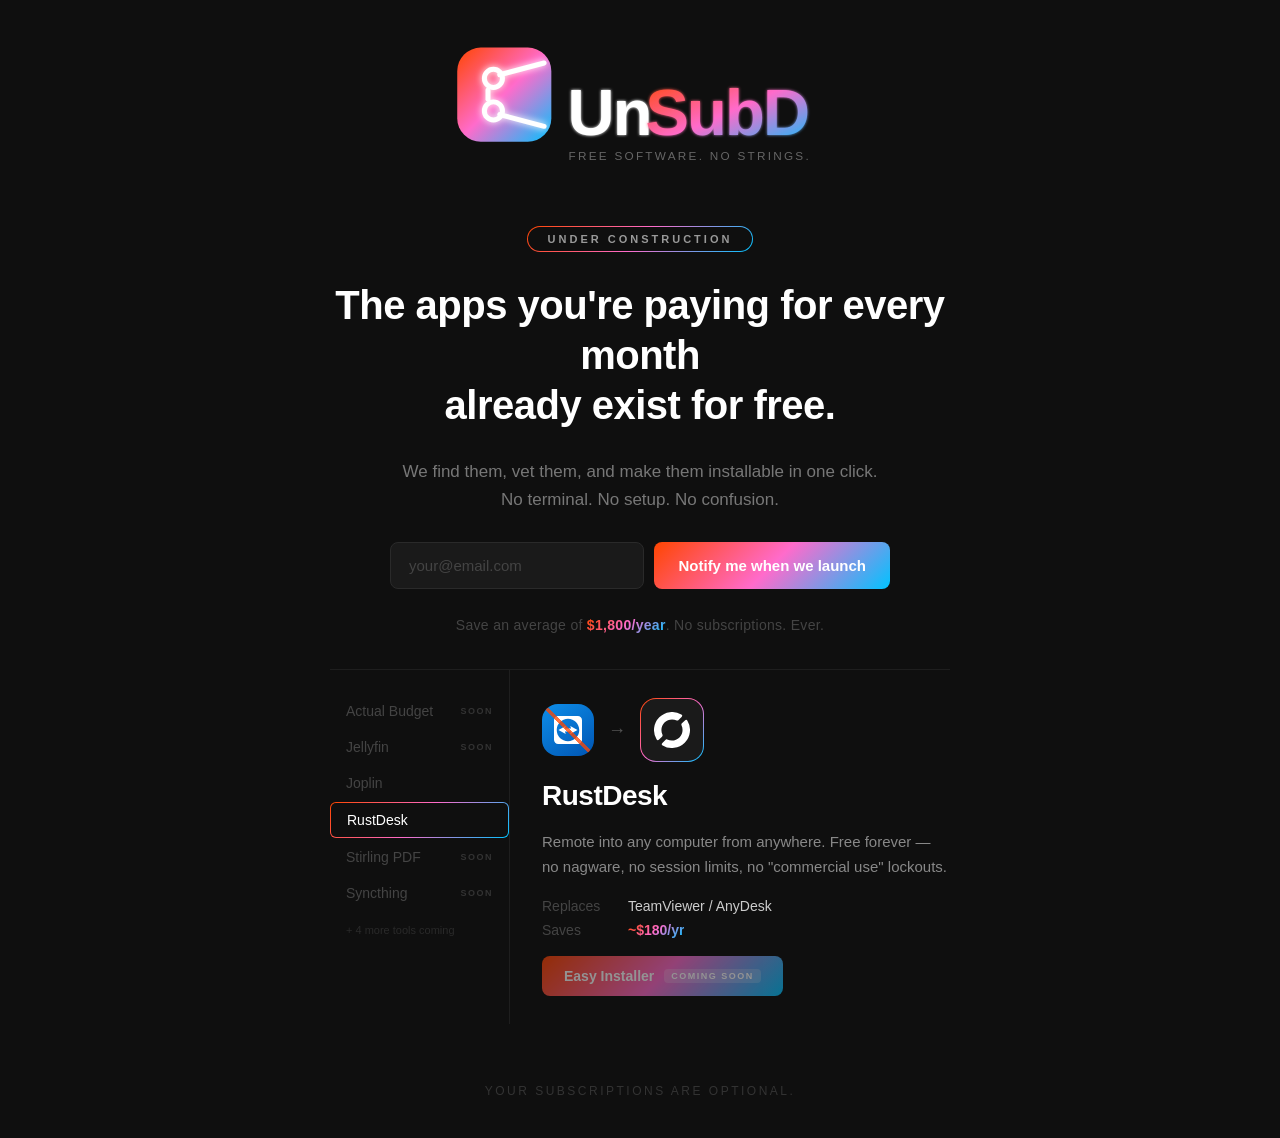
==== index.html @ 2aaff171 "Revert layout to original, keep Formspree active Co-Authored-By: Claude Sonnet 4.6 <noreply@anthropi" ====
<!DOCTYPE html>
<html lang="en">
<head>
  <meta charset="UTF-8">
  <meta name="viewport" content="width=device-width, initial-scale=1.0">
  <title>UnSubD — Free software. No strings.</title>
  <link rel="stylesheet" href="style.css?v=2">
</head>
<body>

  <main>

    <div class="logo-wrap">
      <svg xmlns="http://www.w3.org/2000/svg" viewBox="0 0 420 165" width="380" height="150">
        <defs>
          <linearGradient id="mainGrad" x1="0%" y1="0%" x2="100%" y2="100%">
            <stop offset="0%" style="stop-color:#FF4500;stop-opacity:1" />
            <stop offset="50%" style="stop-color:#FF6BCB;stop-opacity:1" />
            <stop offset="100%" style="stop-color:#00C3FF;stop-opacity:1" />
          </linearGradient>
          <linearGradient id="iconGrad" x1="0%" y1="0%" x2="100%" y2="100%">
            <stop offset="0%" style="stop-color:#FF4500;stop-opacity:1" />
            <stop offset="50%" style="stop-color:#FF6BCB;stop-opacity:1" />
            <stop offset="100%" style="stop-color:#00C3FF;stop-opacity:1" />
          </linearGradient>
          <filter id="glow" x="-20%" y="-20%" width="140%" height="140%">
            <feGaussianBlur stdDeviation="4" result="coloredBlur"/>
            <feMerge>
              <feMergeNode in="coloredBlur"/>
              <feMergeNode in="SourceGraphic"/>
            </feMerge>
          </filter>
          <filter id="textGlow" x="-10%" y="-10%" width="120%" height="120%">
            <feGaussianBlur stdDeviation="2" result="coloredBlur"/>
            <feMerge>
              <feMergeNode in="coloredBlur"/>
              <feMergeNode in="SourceGraphic"/>
            </feMerge>
          </filter>
          <clipPath id="iconClip">
            <rect x="8" y="8" width="104" height="104" rx="26"/>
          </clipPath>
        </defs>
        <rect x="8" y="8" width="104" height="104" rx="26" fill="url(#iconGrad)" />
        <g clip-path="url(#iconClip)" filter="url(#glow)">
          <circle cx="48" cy="42" r="10" fill="none" stroke="white" stroke-width="5.5" stroke-linecap="round"/>
          <circle cx="48" cy="78" r="10" fill="none" stroke="white" stroke-width="5.5" stroke-linecap="round"/>
          <line x1="55" y1="38" x2="104" y2="25" stroke="white" stroke-width="5.5" stroke-linecap="round"/>
          <line x1="55" y1="82" x2="104" y2="95" stroke="white" stroke-width="5.5" stroke-linecap="round"/>
          <line x1="42" y1="55" x2="42" y2="65" stroke="white" stroke-width="5.5" stroke-linecap="round"/>
        </g>
        <text x="130" y="105"
          font-family="'Trebuchet MS', 'Gill Sans', sans-serif"
          font-size="72" font-weight="700" letter-spacing="-2"
          fill="#ffffff"
          filter="url(#textGlow)">Un</text>
        <text x="216" y="105"
          font-family="'Trebuchet MS', 'Gill Sans', sans-serif"
          font-size="72" font-weight="700" letter-spacing="-2"
          fill="url(#mainGrad)"
          filter="url(#textGlow)">SubD</text>
        <text x="131" y="132"
          font-family="'Trebuchet MS', 'Gill Sans', sans-serif"
          font-size="13" font-weight="400" letter-spacing="2.5"
          fill="#666666">FREE SOFTWARE. NO STRINGS.</text>
      </svg>
    </div>

    <div class="badge">Under Construction</div>

    <h1>The apps you're paying for every month<br>already exist for free.</h1>

    <p class="sub">We find them, vet them, and make them installable in one click.<br>No terminal. No setup. No confusion.</p>

    <div class="form-wrap">
      <form id="email-form" action="https://formspree.io/f/mjgjljpq" method="POST">
        <input type="email" name="email" placeholder="your@email.com" required autocomplete="email">
        <button type="submit">Notify me when we launch</button>
      </form>
      <p class="success" id="success">You're on the list. We'll be in touch.</p>
    </div>

    <p class="stat">Save an average of <span class="highlight">$1,800/year</span>. No subscriptions. Ever.</p>

    <div class="tools-section">

      <nav class="tools-sidebar">
        <button class="tool-item soon" data-tool="soon">Actual Budget <span class="soon-tag">soon</span></button>
        <button class="tool-item soon" data-tool="soon">Jellyfin <span class="soon-tag">soon</span></button>
        <button class="tool-item" data-tool="joplin">Joplin</button>
        <button class="tool-item active" data-tool="rustdesk">RustDesk</button>
        <button class="tool-item soon" data-tool="soon">Stirling PDF <span class="soon-tag">soon</span></button>
        <button class="tool-item soon" data-tool="soon">Syncthing <span class="soon-tag">soon</span></button>
        <span class="sidebar-footnote">+ 4 more tools coming</span>
      </nav>

      <div class="tool-panels">

        <div class="tool-panel active" id="panel-rustdesk">
          <div class="panel-logos">
            <div class="logo-box logo-paid" style="background: linear-gradient(145deg, #0E8EE9, #0055B3);">
              <img src="assets/logos/teamviewer.svg" width="36" height="36" alt="TeamViewer">
            </div>
            <span class="logo-arrow">→</span>
            <div class="logo-box logo-free">
              <img src="assets/logos/rustdesk.svg" width="36" height="36" alt="RustDesk">
            </div>
          </div>
          <h2 class="panel-name">RustDesk</h2>
          <p class="panel-desc">Remote into any computer from anywhere. Free forever — no nagware, no session limits, no "commercial use" lockouts.</p>
          <div class="panel-meta">
            <div class="meta-row"><span class="meta-label">Replaces</span><span class="meta-value">TeamViewer / AnyDesk</span></div>
            <div class="meta-row"><span class="meta-label">Saves</span><span class="meta-value highlight">~$180/yr</span></div>
          </div>
          <a class="panel-download" href="#" onclick="return false;">Easy Installer <span class="coming-soon-tag">coming soon</span></a>
        </div>

        <div class="tool-panel" id="panel-joplin">
          <div class="panel-logos">
            <div class="logo-box logo-paid" style="background: linear-gradient(145deg, #00A82D, #007020);">
              <img src="assets/logos/evernote.svg" width="36" height="36" alt="Evernote">
            </div>
            <span class="logo-arrow">→</span>
            <div class="logo-box logo-free">
              <img src="assets/logos/joplin.svg" width="36" height="36" alt="Joplin">
            </div>
          </div>
          <h2 class="panel-name">Joplin</h2>
          <p class="panel-desc">Evernote just raised their prices again. Write and organize your notes without paying monthly — and actually own your data.</p>
          <div class="panel-meta">
            <div class="meta-row"><span class="meta-label">Replaces</span><span class="meta-value">Evernote</span></div>
            <div class="meta-row"><span class="meta-label">Saves</span><span class="meta-value highlight">~$130/yr</span></div>
          </div>
          <a class="panel-download" href="#" onclick="return false;">Easy Installer <span class="coming-soon-tag">coming soon</span></a>
        </div>

        <div class="tool-panel" id="panel-soon">
          <p class="panel-soon-text">This tool is coming soon.</p>
          <p class="panel-soon-sub">Sign up above to be notified when it's ready.</p>
        </div>

      </div>

    </div>

  </main>

  <footer>
    <p>Your subscriptions are optional.</p>
  </footer>

  <script src="script.js"></script>
</body>
</html>
---- style.css ----
*, *::before, *::after {
  margin: 0;
  padding: 0;
  box-sizing: border-box;
}

:root {
  --bg: #0f0f0f;
  --text: #ffffff;
  --muted: #777777;
  --grad: linear-gradient(135deg, #FF4500, #FF6BCB, #00C3FF);
}

body {
  background: var(--bg);
  color: var(--text);
  font-family: 'Trebuchet MS', 'Gill Sans', sans-serif;
  min-height: 100vh;
  display: flex;
  flex-direction: column;
  align-items: center;
  justify-content: center;
  padding: 40px 24px;
}

main {
  display: flex;
  flex-direction: column;
  align-items: center;
  text-align: center;
  gap: 28px;
  max-width: 620px;
  width: 100%;
}

.logo-wrap {
  margin-bottom: 4px;
}

.badge {
  display: inline-block;
  padding: 6px 20px;
  border-radius: 100px;
  font-size: 11px;
  font-weight: 600;
  letter-spacing: 3px;
  text-transform: uppercase;
  color: #999;
  background:
    linear-gradient(var(--bg), var(--bg)) padding-box,
    var(--grad) border-box;
  border: 1.5px solid transparent;
}

h1 {
  font-size: clamp(26px, 5vw, 40px);
  font-weight: 700;
  line-height: 1.25;
  letter-spacing: -0.5px;
  color: var(--text);
}

.sub {
  font-size: 17px;
  line-height: 1.65;
  color: var(--muted);
}

.form-wrap {
  width: 100%;
  max-width: 500px;
}

form {
  display: flex;
  gap: 10px;
  width: 100%;
}

input[type="email"] {
  flex: 1;
  padding: 14px 18px;
  border-radius: 8px;
  border: 1.5px solid #2a2a2a;
  background: #1a1a1a;
  color: var(--text);
  font-family: inherit;
  font-size: 15px;
  outline: none;
  transition: border-color 0.2s;
  min-width: 0;
}

input[type="email"]::placeholder {
  color: #444;
}

input[type="email"]:focus {
  border-color: #FF6BCB;
}

button[type="submit"] {
  padding: 14px 24px;
  border-radius: 8px;
  border: none;
  background: var(--grad);
  color: white;
  font-family: inherit;
  font-size: 15px;
  font-weight: 700;
  cursor: pointer;
  white-space: nowrap;
  transition: opacity 0.2s;
}

button[type="submit"]:hover {
  opacity: 0.88;
}

.success {
  display: none;
  margin-top: 16px;
  font-size: 15px;
  color: #aaa;
  letter-spacing: 0.3px;
}

.success.show {
  display: block;
}

.stat {
  font-size: 14px;
  color: #444;
  letter-spacing: 0.3px;
}

.highlight {
  background: var(--grad);
  -webkit-background-clip: text;
  -webkit-text-fill-color: transparent;
  background-clip: text;
  font-weight: 700;
}

.tools-section {
  width: 100%;
  max-width: 620px;
  display: flex;
  border-top: 1px solid #1e1e1e;
  margin-top: 8px;
  text-align: left !important;
}

.tools-sidebar {
  width: 180px;
  flex-shrink: 0;
  padding: 24px 0;
  display: flex;
  flex-direction: column;
  gap: 2px;
  border-right: 1px solid #1e1e1e;
}

.tool-item {
  background: none;
  border: none;
  padding: 9px 16px;
  font-family: inherit;
  font-size: 14px;
  color: #444;
  text-align: left;
  cursor: pointer;
  border-radius: 6px;
  transition: color 0.15s;
  display: flex;
  align-items: center;
  justify-content: space-between;
  gap: 6px;
}

.tool-item.active {
  color: var(--text);
  background:
    linear-gradient(var(--bg), var(--bg)) padding-box,
    var(--grad) border-box;
  border: 1px solid transparent;
}

.tool-item.soon {
  cursor: default;
}

.soon-tag {
  font-size: 9px;
  font-weight: 600;
  letter-spacing: 1.5px;
  text-transform: uppercase;
  color: #333;
}

.sidebar-footnote {
  font-size: 11px;
  color: #2a2a2a;
  padding: 12px 16px 0;
}

.tool-panels {
  flex: 1;
  padding: 28px 0 28px 32px;
  min-height: 220px;
}

.tool-panel {
  display: none;
  flex-direction: column;
  gap: 18px;
}

.tool-panel.active {
  display: flex;
}

.panel-logos {
  display: flex;
  flex-direction: row;
  flex-wrap: nowrap;
  align-items: center;
  gap: 10px;
}

.logo-box {
  width: 64px;
  height: 64px;
  border-radius: 16px;
  background: #1a1a1a;
  display: flex;
  align-items: center;
  justify-content: center;
  position: relative;
  overflow: hidden;
}

.logo-paid {
  width: 52px;
  height: 52px;
}

.logo-paid img {
  width: 28px;
  height: 28px;
}

.logo-free {
  background:
    linear-gradient(#1a1a1a, #1a1a1a) padding-box,
    var(--grad) border-box;
  border: 1.5px solid transparent;
}

.logo-paid::after {
  content: '';
  position: absolute;
  inset: 0;
  background: linear-gradient(
    to bottom left,
    transparent calc(50% - 2px),
    rgba(255, 69, 0, 0.75) calc(50% - 2px),
    rgba(255, 69, 0, 0.75) calc(50% + 2px),
    transparent calc(50% + 2px)
  );
}

.logo-arrow {
  font-size: 18px;
  color: #555;
  padding: 0 4px;
  flex-shrink: 0;
}

.panel-name {
  font-size: 28px;
  font-weight: 700;
  letter-spacing: -0.5px;
  color: var(--text);
}

.panel-desc {
  font-size: 15px;
  line-height: 1.65;
  color: #888;
}

.panel-meta {
  display: flex;
  flex-direction: column;
  gap: 8px;
}

.meta-row {
  display: flex;
  gap: 16px;
  font-size: 14px;
}

.meta-label {
  color: #444;
  width: 70px;
  flex-shrink: 0;
}

.meta-value {
  color: #ccc;
}

.panel-download {
  display: inline-flex;
  align-items: center;
  gap: 10px;
  padding: 12px 22px;
  border-radius: 8px;
  background: var(--grad);
  color: white !important;
  font-family: inherit;
  font-size: 14px;
  font-weight: 700;
  text-decoration: none !important;
  cursor: default;
  opacity: 0.55;
  align-self: flex-start;
}

.coming-soon-tag {
  font-size: 9px;
  font-weight: 600;
  letter-spacing: 1.5px;
  text-transform: uppercase;
  background: rgba(255,255,255,0.2);
  padding: 2px 7px;
  border-radius: 4px;
}

.panel-soon-text {
  font-size: 18px;
  font-weight: 600;
  color: #333;
}

.panel-soon-sub {
  font-size: 14px;
  color: #2a2a2a;
}

@media (max-width: 540px) {
  .tools-section {
    flex-direction: column;
    border-top: 1px solid #1e1e1e;
  }

  .tools-sidebar {
    width: 100%;
    flex-direction: row;
    overflow-x: auto;
    padding: 16px 0 0;
    border-right: none;
    border-bottom: 1px solid #1e1e1e;
    gap: 4px;
  }

  .tool-item {
    white-space: nowrap;
    flex-shrink: 0;
  }

  .sidebar-footnote {
    display: none;
  }

  .tool-panels {
    padding: 24px 0 0;
  }
}

footer {
  margin-top: 60px;
  font-size: 12px;
  letter-spacing: 2.5px;
  text-transform: uppercase;
  color: #333;
}

@media (max-width: 480px) {
  form {
    flex-direction: column;
  }

  button[type="submit"] {
    width: 100%;
  }

  .logo-wrap svg {
    width: 300px;
    height: 118px;
  }
}
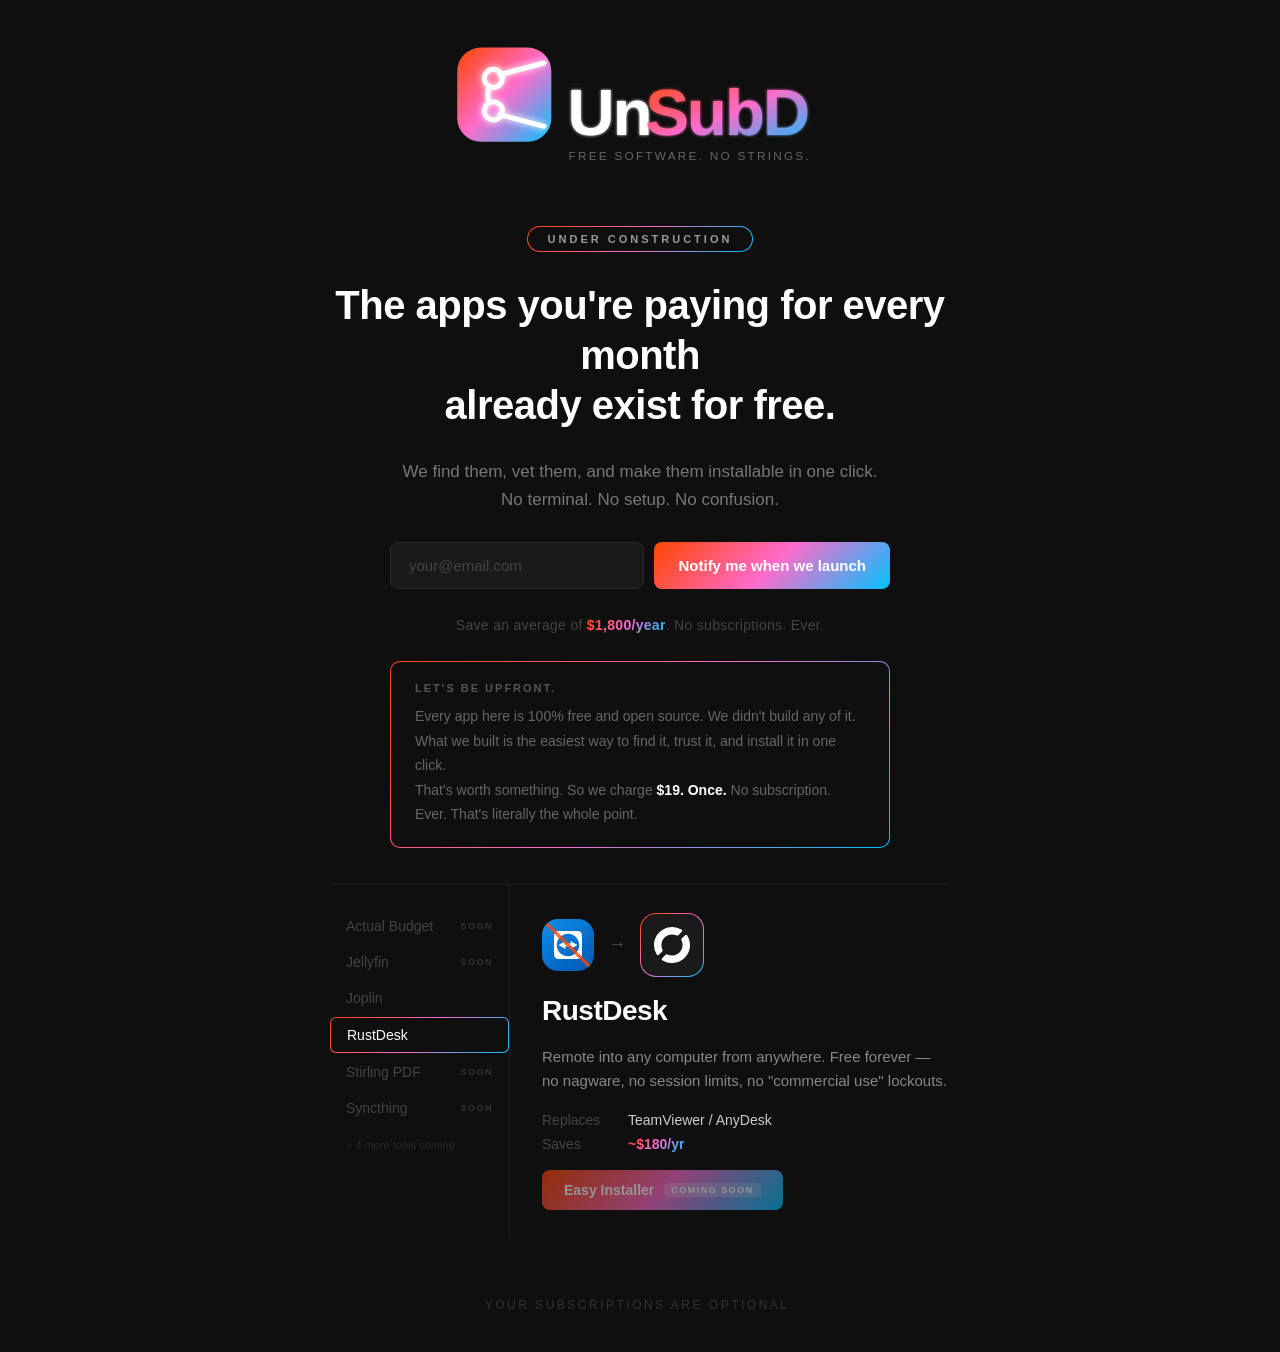
==== commit 327f63ab: "Add honesty box with upfront $19 one-time pricing Co-Authored-By: Claude Sonnet 4.6 <noreply@anthrop" ====
--- a/index.html
+++ b/index.html
@@ -82,6 +82,11 @@
 
     <p class="stat">Save an average of <span class="highlight">$1,800/year</span>. No subscriptions. Ever.</p>
 
+    <div class="honesty">
+      <p class="honesty-lead">Let's be upfront.</p>
+      <p class="honesty-body">Every app here is 100% free and open source. We didn't build any of it.<br>What we built is the easiest way to find it, trust it, and install it in one click.<br>That's worth something. So we charge <strong class="honesty-price">$19. Once.</strong> No subscription. Ever. That's literally the whole point.</p>
+    </div>
+
     <div class="tools-section">
 
       <nav class="tools-sidebar">
--- a/style.css
+++ b/style.css
@@ -143,6 +143,38 @@
   font-weight: 700;
 }
 
+.honesty {
+  width: 100%;
+  max-width: 500px;
+  padding: 20px 24px;
+  border-radius: 10px;
+  text-align: left;
+  background:
+    linear-gradient(var(--bg), var(--bg)) padding-box,
+    var(--grad) border-box;
+  border: 1px solid transparent;
+}
+
+.honesty-lead {
+  font-size: 11px;
+  font-weight: 700;
+  letter-spacing: 2px;
+  text-transform: uppercase;
+  color: #555;
+  margin-bottom: 10px;
+}
+
+.honesty-body {
+  font-size: 14px;
+  line-height: 1.75;
+  color: #666;
+}
+
+.honesty-price {
+  color: #fff;
+  font-weight: 700;
+}
+
 .tools-section {
   width: 100%;
   max-width: 620px;
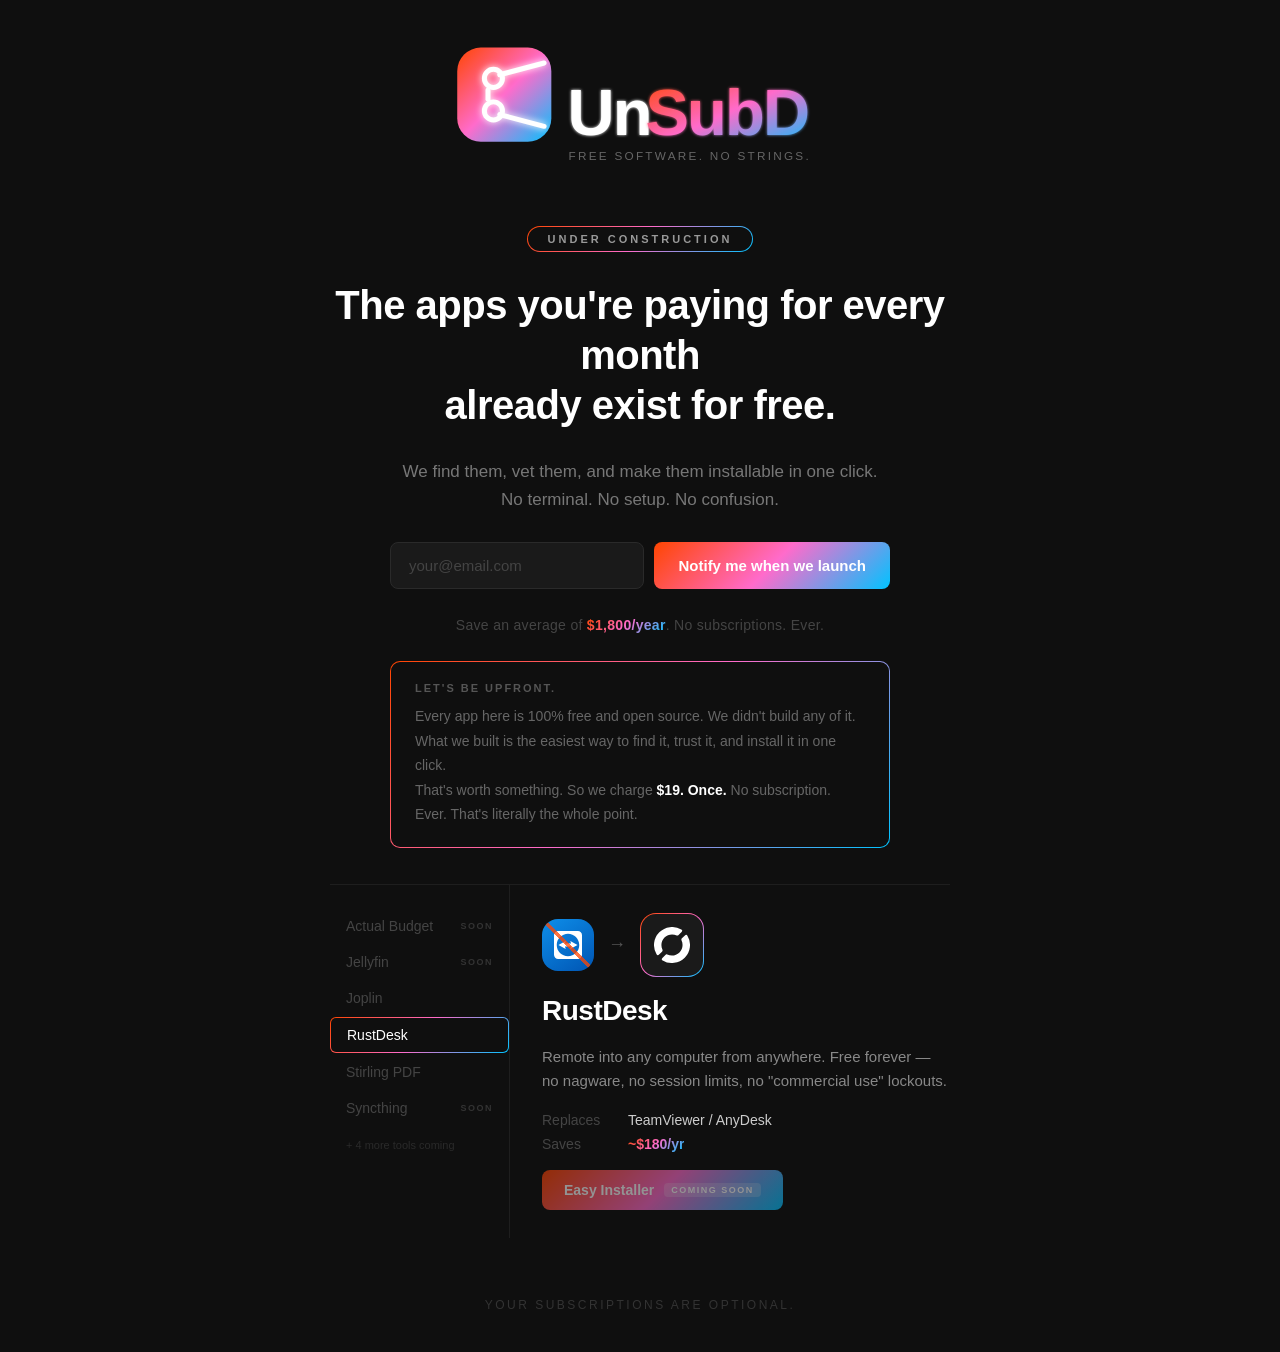
==== commit 6238d9ad: "Add Stirling PDF: installer script, logos, site panel Co-Authored-By: Claude Sonnet 4.6 <noreply@ant" ====
--- a/index.html
+++ b/index.html
@@ -4,6 +4,7 @@
   <meta charset="UTF-8">
   <meta name="viewport" content="width=device-width, initial-scale=1.0">
   <title>UnSubD — Free software. No strings.</title>
+  <link rel="icon" type="image/svg+xml" href="favicon.svg">
   <link rel="stylesheet" href="style.css?v=2">
 </head>
 <body>
@@ -94,7 +95,7 @@
         <button class="tool-item soon" data-tool="soon">Jellyfin <span class="soon-tag">soon</span></button>
         <button class="tool-item" data-tool="joplin">Joplin</button>
         <button class="tool-item active" data-tool="rustdesk">RustDesk</button>
-        <button class="tool-item soon" data-tool="soon">Stirling PDF <span class="soon-tag">soon</span></button>
+        <button class="tool-item" data-tool="stirling-pdf">Stirling PDF</button>
         <button class="tool-item soon" data-tool="soon">Syncthing <span class="soon-tag">soon</span></button>
         <span class="sidebar-footnote">+ 4 more tools coming</span>
       </nav>
@@ -139,6 +140,25 @@
           <a class="panel-download" href="#" onclick="return false;">Easy Installer <span class="coming-soon-tag">coming soon</span></a>
         </div>
 
+        <div class="tool-panel" id="panel-stirling-pdf">
+          <div class="panel-logos">
+            <div class="logo-box logo-paid" style="background: linear-gradient(145deg, #FF0000, #CC0000);">
+              <img src="assets/logos/adobe-acrobat.svg" width="28" height="28" alt="Adobe Acrobat">
+            </div>
+            <span class="logo-arrow">→</span>
+            <div class="logo-box logo-free">
+              <img src="assets/logos/stirling-pdf.svg" width="36" height="36" alt="Stirling PDF">
+            </div>
+          </div>
+          <h2 class="panel-name">Stirling PDF</h2>
+          <p class="panel-desc">Everything Adobe Acrobat does — merge, split, compress, convert, edit, sign — without the subscription. Your files never leave your computer.</p>
+          <div class="panel-meta">
+            <div class="meta-row"><span class="meta-label">Replaces</span><span class="meta-value">Adobe Acrobat</span></div>
+            <div class="meta-row"><span class="meta-label">Saves</span><span class="meta-value highlight">~$240/yr</span></div>
+          </div>
+          <a class="panel-download" href="#" onclick="return false;">Easy Installer <span class="coming-soon-tag">coming soon</span></a>
+        </div>
+
         <div class="tool-panel" id="panel-soon">
           <p class="panel-soon-text">This tool is coming soon.</p>
           <p class="panel-soon-sub">Sign up above to be notified when it's ready.</p>
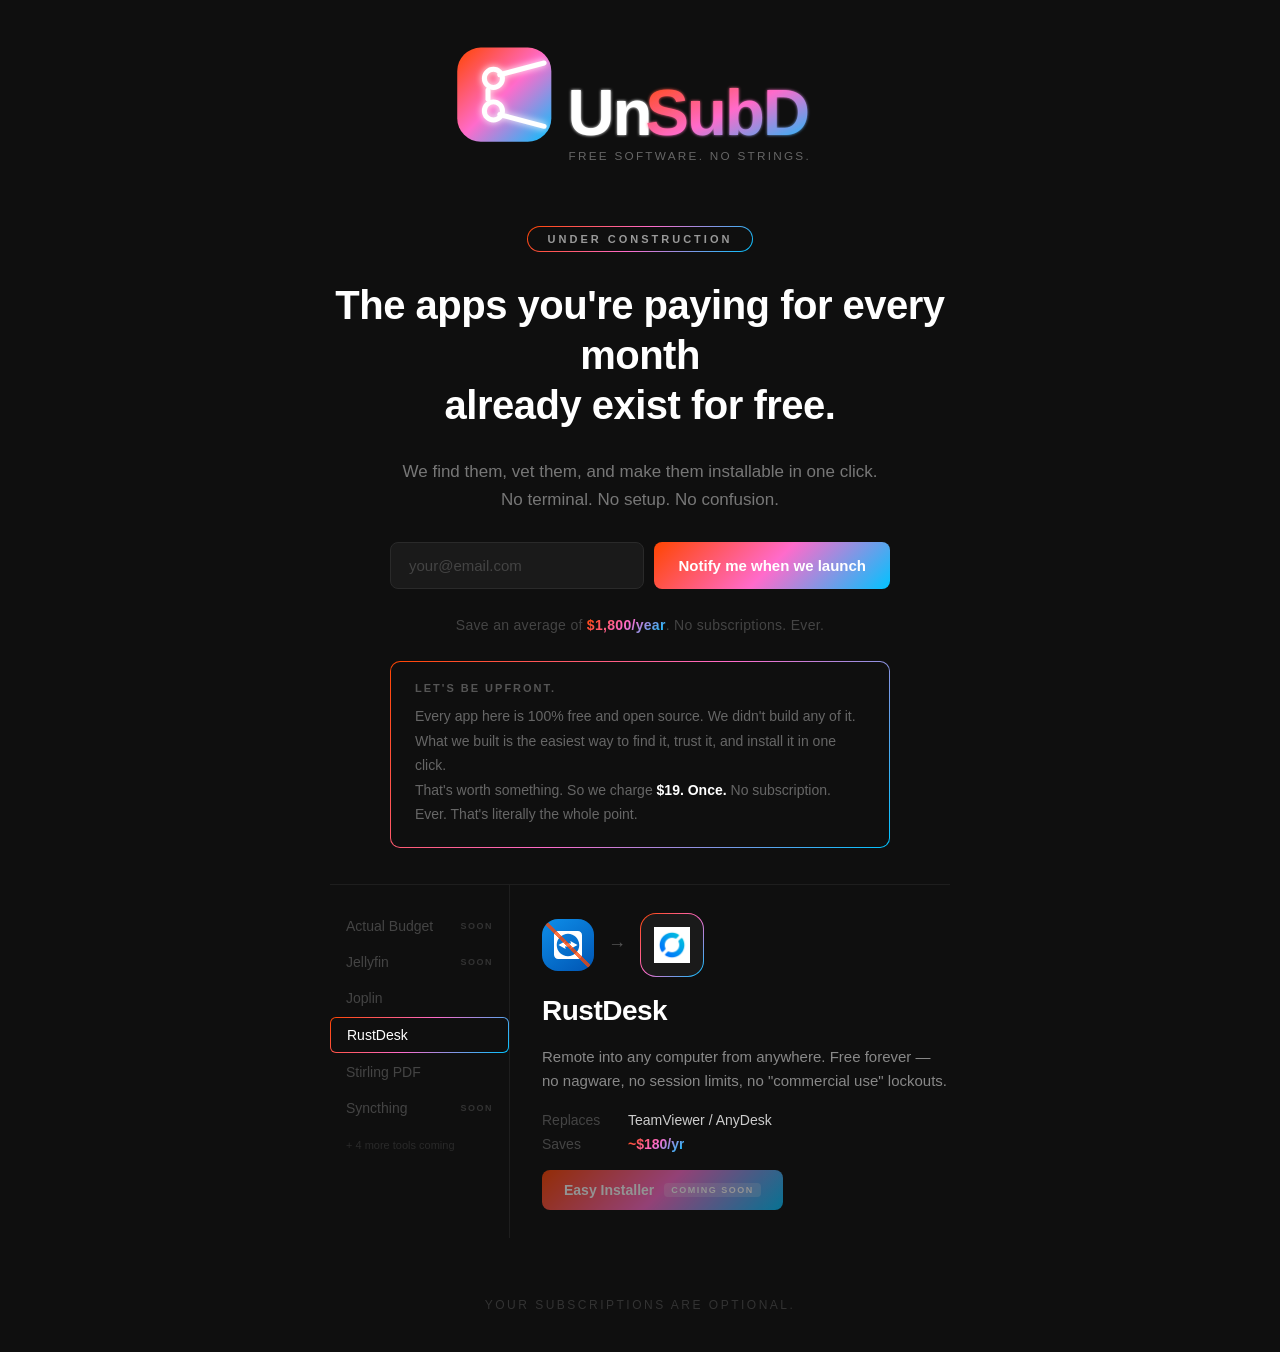
==== commit 93ff2593: "Use PNG logos for RustDesk and Joplin Co-Authored-By: Claude Sonnet 4.6 <noreply@anthropic.com>" ====
--- a/index.html
+++ b/index.html
@@ -109,7 +109,7 @@
             </div>
             <span class="logo-arrow">→</span>
             <div class="logo-box logo-free">
-              <img src="assets/logos/rustdesk.svg" width="36" height="36" alt="RustDesk">
+              <img src="assets/logos/rustdesk.png" width="36" height="36" alt="RustDesk">
             </div>
           </div>
           <h2 class="panel-name">RustDesk</h2>
@@ -128,7 +128,7 @@
             </div>
             <span class="logo-arrow">→</span>
             <div class="logo-box logo-free">
-              <img src="assets/logos/joplin.svg" width="36" height="36" alt="Joplin">
+              <img src="assets/logos/joplin.png" width="36" height="36" alt="Joplin">
             </div>
           </div>
           <h2 class="panel-name">Joplin</h2>
@@ -142,12 +142,12 @@
 
         <div class="tool-panel" id="panel-stirling-pdf">
           <div class="panel-logos">
-            <div class="logo-box logo-paid" style="background: linear-gradient(145deg, #FF0000, #CC0000);">
+            <div class="logo-box logo-paid slash-dark" style="background: linear-gradient(145deg, #FF0000, #CC0000);">
               <img src="assets/logos/adobe-acrobat.svg" width="28" height="28" alt="Adobe Acrobat">
             </div>
             <span class="logo-arrow">→</span>
             <div class="logo-box logo-free">
-              <img src="assets/logos/stirling-pdf.svg" width="36" height="36" alt="Stirling PDF">
+              <img src="assets/logos/stirling.png" width="36" height="36" alt="Stirling PDF">
             </div>
           </div>
           <h2 class="panel-name">Stirling PDF</h2>
--- a/style.css
+++ b/style.css
@@ -303,6 +303,16 @@
   );
 }
 
+.logo-paid.slash-dark::after {
+  background: linear-gradient(
+    to bottom left,
+    transparent calc(50% - 2px),
+    rgba(0, 0, 0, 0.85) calc(50% - 2px),
+    rgba(0, 0, 0, 0.85) calc(50% + 2px),
+    transparent calc(50% + 2px)
+  );
+}
+
 .logo-arrow {
   font-size: 18px;
   color: #555;
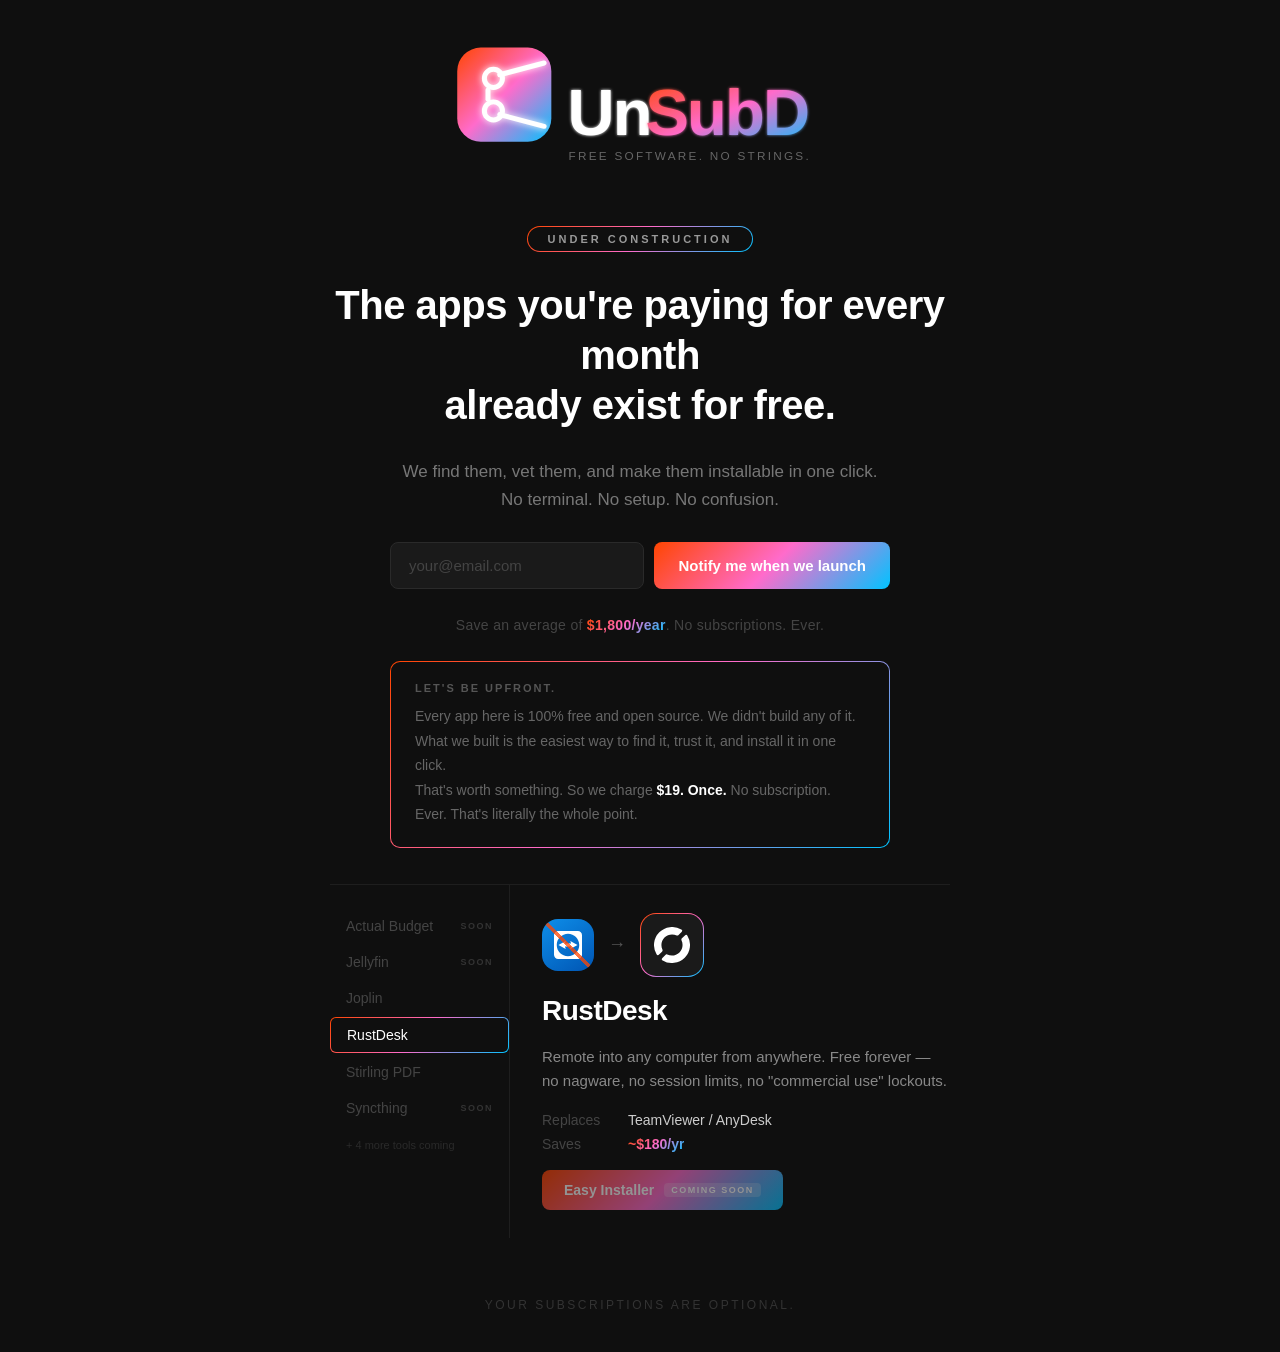
==== commit f6ae6e05: "Revert RustDesk and Joplin logos back to SVG Co-Authored-By: Claude Sonnet 4.6 <noreply@anthropic.co" ====
--- a/index.html
+++ b/index.html
@@ -109,7 +109,7 @@
             </div>
             <span class="logo-arrow">→</span>
             <div class="logo-box logo-free">
-              <img src="assets/logos/rustdesk.png" width="36" height="36" alt="RustDesk">
+              <img src="assets/logos/rustdesk.svg" width="36" height="36" alt="RustDesk">
             </div>
           </div>
           <h2 class="panel-name">RustDesk</h2>
@@ -128,7 +128,7 @@
             </div>
             <span class="logo-arrow">→</span>
             <div class="logo-box logo-free">
-              <img src="assets/logos/joplin.png" width="36" height="36" alt="Joplin">
+              <img src="assets/logos/joplin.svg" width="36" height="36" alt="Joplin">
             </div>
           </div>
           <h2 class="panel-name">Joplin</h2>
